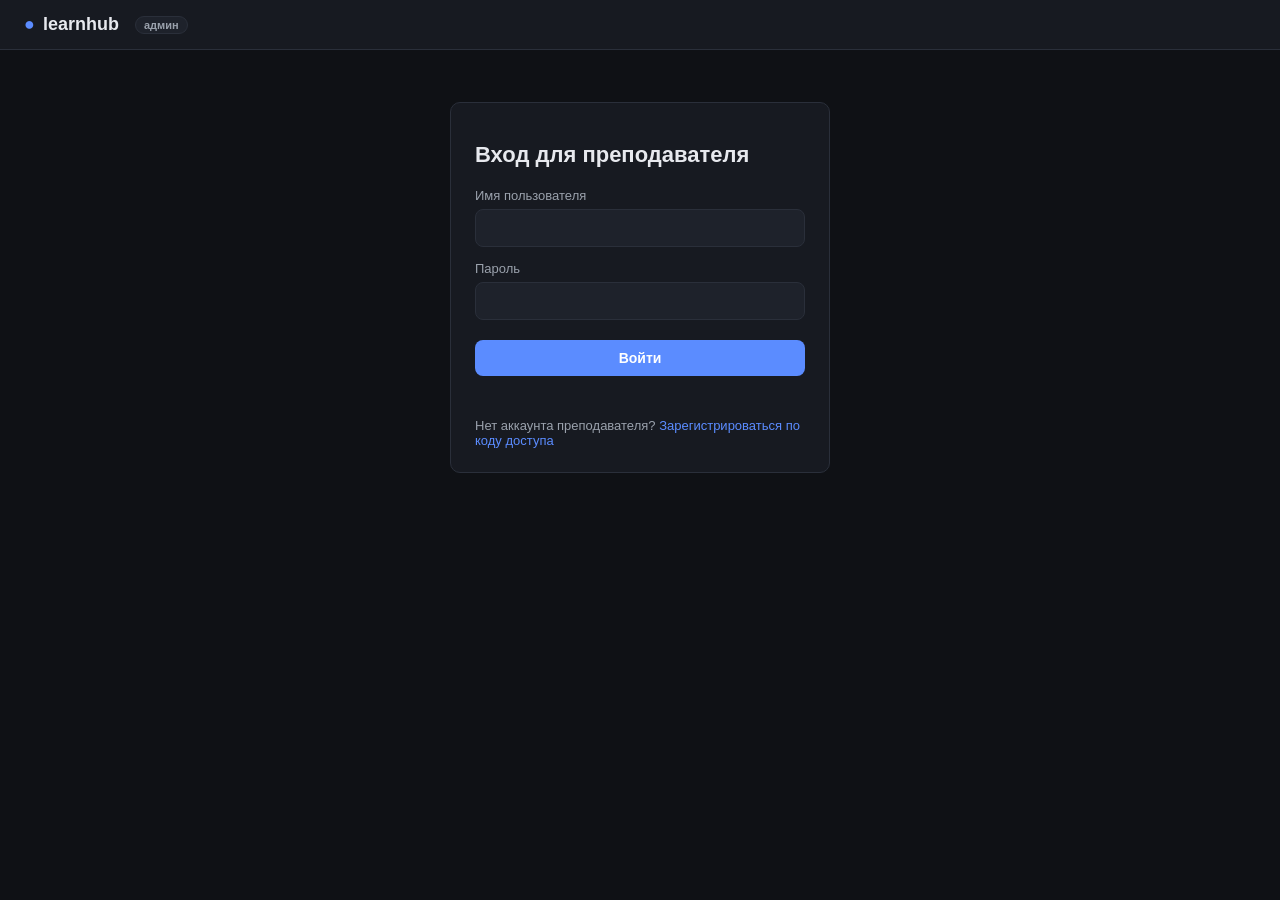
==== static/admin.html @ 35ded24b "update" ====
<!DOCTYPE html>
<html lang="ru">
<head>
<meta charset="UTF-8" />
<meta name="viewport" content="width=device-width, initial-scale=1" />
<title>Админка — learnhub</title>
<link rel="stylesheet" href="/static/css/style.css" />
</head>
<body>
  <div class="topbar">
    <div class="brand"><span class="dot">●</span> learnhub <span class="badge">админ</span></div>
    <nav>
      <a href="#" id="logoutLink" class="hidden">Выйти</a>
    </nav>
  </div>

  <div class="container">

    <!-- Блок входа/регистрации админа -->
    <div id="authSection" class="card form-page" style="margin-top:20px;">
      <div id="loginBlock">
        <h1>Вход для преподавателя</h1>
        <label>Имя пользователя</label>
        <input type="text" id="loginName" />
        <label>Пароль</label>
        <input type="password" id="loginPassword" />
        <button id="loginBtn" style="margin-top:20px;width:100%;">Войти</button>
        <div class="error-msg" id="loginError"></div>
        <div class="hint">
          Нет аккаунта преподавателя?
          <a href="#" id="showSignupLink">Зарегистрироваться по коду доступа</a>
        </div>
      </div>

      <div id="signupBlock" class="hidden">
        <h1>Регистрация преподавателя</h1>
        <label>Имя</label>
        <input type="text" id="suName" />
        <label>Фамилия</label>
        <input type="text" id="suSurname" />
        <label>Пароль</label>
        <input type="password" id="suPassword" />
        <label>Код доступа администратора</label>
        <input type="text" id="suAdminCode" />
        <button id="signupBtn" style="margin-top:20px;width:100%;">Зарегистрироваться</button>
        <div class="error-msg" id="signupError"></div>
        <div class="hint"><a href="#" id="showLoginLink">Назад ко входу</a></div>
      </div>
    </div>

    <!-- Блок управления заданиями (показывается после входа) -->
    <div id="adminPanel" class="hidden">
      <div class="card" style="margin-bottom:24px;">
        <h2 style="margin-top:0;">Добавить задание</h2>
        <label>Название задания</label>
        <input type="text" id="taskName" placeholder="Например: Обработка массива" />

        <label>Номер задания ЕГЭ (1–27)</label>
        <input type="text" id="taskNumber" placeholder="Например: 15" />

        <label>Сложность</label>
        <select id="taskDiff">
          <option value="easy">Лёгкая</option>
          <option value="medium">Средняя</option>
          <option value="hard">Сложная</option>
        </select>

        <label>Условие задачи (HTML)</label>
        <textarea id="taskText" rows="8" placeholder="<p>Условие задачи в формате HTML...</p>"></textarea>
        <div class="hint" style="margin-top:6px;">
          Поддерживается HTML-разметка (параграфы, списки, code-блоки, изображения по ссылке).
          Предпросмотр — справа.
        </div>

        <label>Правильный ответ</label>
        <input type="text" id="taskAnswer" placeholder="Ожидаемый ответ ученика" />

        <label>Описание / пояснение к решению (для справки, ученику не показывается напрямую)</label>
        <textarea id="taskDescription" rows="4"></textarea>

        <div style="display:flex; gap:20px; margin-top:20px;">
          <div style="flex:1;">
            <button id="submitTaskBtn" style="width:100%;">Добавить задание</button>
            <div class="error-msg" id="taskFormMsg"></div>
          </div>
        </div>
      </div>

      <div class="card">
        <h2 style="margin-top:0;">Предпросмотр условия</h2>
        <div class="task-statement" id="taskPreview">
          <em style="color:var(--text-dim)">Начните вводить условие — предпросмотр появится здесь.</em>
        </div>
      </div>

      <div class="card" style="margin-top:24px;">
        <h2 style="margin-top:0;">Просмотр случайного задания по номеру</h2>
        <p class="hint" style="margin-top:-6px;">
          Отдельного эндпоинта со списком всех заданий в текущем бэкенде нет —
          можно посмотреть одно случайное задание для заданного номера, чтобы проверить, что оно сохранилось.
        </p>
        <div style="display:flex; gap:8px;">
          <input type="text" id="peekNumber" placeholder="Номер, например 15" style="max-width:160px;" />
          <button class="secondary" id="peekBtn">Показать</button>
        </div>
        <div id="peekResult" style="margin-top:16px;"></div>
      </div>
    </div>
  </div>

  <script src="/static/js/common.js"></script>
  <script src="/static/js/admin.js"></script>
</body>
</html>
---- static/css/style.css ----
:root {
  --bg: #0f1115;
  --bg-panel: #171a21;
  --bg-panel-2: #1e222b;
  --border: #2a2f3a;
  --text: #e7e9ee;
  --text-dim: #9aa1ac;
  --accent: #5b8cff;
  --accent-dim: #3a5bd1;
  --green: #4caf7d;
  --red: #e5637a;
  --radius: 10px;
  font-family: -apple-system, BlinkMacSystemFont, "Segoe UI", Roboto, Helvetica, Arial, sans-serif;
}

* { box-sizing: border-box; }

body {
  margin: 0;
  background: var(--bg);
  color: var(--text);
  min-height: 100vh;
}

a { color: var(--accent); text-decoration: none; }
a:hover { text-decoration: underline; }

.topbar {
  display: flex;
  align-items: center;
  justify-content: space-between;
  padding: 14px 24px;
  border-bottom: 1px solid var(--border);
  background: var(--bg-panel);
}

.topbar .brand {
  font-weight: 700;
  font-size: 18px;
  color: var(--text);
  display: flex;
  align-items: center;
  gap: 8px;
}

.topbar .brand .dot { color: var(--accent); }

.topbar nav { display: flex; gap: 18px; align-items: center; }

.container {
  max-width: 960px;
  margin: 0 auto;
  padding: 32px 20px;
}

.card {
  background: var(--bg-panel);
  border: 1px solid var(--border);
  border-radius: var(--radius);
  padding: 24px;
}

.form-page {
  max-width: 380px;
  margin: 60px auto;
}

.form-page h1 {
  font-size: 22px;
  margin-bottom: 20px;
}

label {
  display: block;
  font-size: 13px;
  color: var(--text-dim);
  margin: 14px 0 6px;
}

input[type="text"], input[type="password"], textarea, select {
  width: 100%;
  padding: 10px 12px;
  background: var(--bg-panel-2);
  border: 1px solid var(--border);
  border-radius: 8px;
  color: var(--text);
  font-size: 14px;
  font-family: inherit;
}

textarea { resize: vertical; }

button, .btn {
  cursor: pointer;
  border: none;
  border-radius: 8px;
  padding: 10px 16px;
  font-size: 14px;
  font-weight: 600;
  background: var(--accent);
  color: white;
  transition: background 0.15s;
}

button:hover, .btn:hover { background: var(--accent-dim); text-decoration: none; }

button.secondary { background: var(--bg-panel-2); border: 1px solid var(--border); color: var(--text); }
button.secondary:hover { background: #262b36; }

button.danger { background: var(--red); }

.error-msg {
  color: var(--red);
  font-size: 13px;
  margin-top: 10px;
  min-height: 16px;
}

.hint {
  color: var(--text-dim);
  font-size: 13px;
  margin-top: 16px;
}

.task-grid {
  display: grid;
  grid-template-columns: repeat(auto-fill, minmax(140px, 1fr));
  gap: 14px;
  margin-top: 20px;
}

.task-tile {
  aspect-ratio: 1;
  background: var(--bg-panel);
  border: 1px solid var(--border);
  border-radius: var(--radius);
  display: flex;
  align-items: center;
  justify-content: center;
  font-size: 28px;
  font-weight: 700;
  color: var(--text-dim);
  cursor: pointer;
  transition: border-color 0.15s, color 0.15s;
}

.task-tile:hover { border-color: var(--accent); color: var(--text); }

.task-tile.add-tile {
  color: var(--accent);
  border-style: dashed;
  font-size: 34px;
}

.section-title {
  font-size: 14px;
  text-transform: uppercase;
  letter-spacing: 0.06em;
  color: var(--text-dim);
  margin: 28px 0 4px;
}

/* Task workspace */
.workspace {
  display: grid;
  grid-template-columns: 1fr 1fr;
  gap: 0;
  height: calc(100vh - 57px);
}

.pane {
  overflow-y: auto;
  padding: 24px;
  border-right: 1px solid var(--border);
}

.pane:last-child { border-right: none; }

.task-statement {
  line-height: 1.6;
  font-size: 15px;
}
.task-statement img { max-width: 100%; }
.task-statement pre { background: var(--bg-panel-2); padding: 12px; border-radius: 8px; overflow-x: auto; }

.answer-row {
  display: flex;
  gap: 8px;
  margin-top: 20px;
  align-items: center;
}
.answer-row input { flex: 1; }

.code-editor {
  width: 100%;
  min-height: 220px;
  background: #0b0d11;
  color: #d8e0ee;
  font-family: "SFMono-Regular", Consolas, "Liberation Mono", Menlo, monospace;
  font-size: 13.5px;
  border: 1px solid var(--border);
  border-radius: 8px;
  padding: 14px;
  tab-size: 4;
  white-space: pre;
}

.run-row { display: flex; gap: 8px; margin-top: 10px; align-items: center; }

.console-output {
  margin-top: 10px;
  background: #0b0d11;
  border: 1px solid var(--border);
  border-radius: 8px;
  padding: 12px;
  font-family: "SFMono-Regular", Consolas, monospace;
  font-size: 13px;
  white-space: pre-wrap;
  min-height: 60px;
  max-height: 220px;
  overflow-y: auto;
  color: #b7c0cf;
}
.console-output.has-error { color: var(--red); }

.chat-box {
  margin-top: 24px;
  border-top: 1px solid var(--border);
  padding-top: 16px;
}

.chat-log {
  max-height: 260px;
  overflow-y: auto;
  margin-bottom: 10px;
  display: flex;
  flex-direction: column;
  gap: 10px;
}

.chat-msg {
  padding: 10px 12px;
  border-radius: 8px;
  font-size: 14px;
  line-height: 1.5;
  max-width: 90%;
}
.chat-msg.user { align-self: flex-end; background: var(--accent-dim); }
.chat-msg.ai { align-self: flex-start; background: var(--bg-panel-2); border: 1px solid var(--border); }
.chat-msg.system { align-self: center; color: var(--text-dim); font-size: 12px; }

.chat-input-row { display: flex; gap: 8px; }
.chat-input-row textarea { flex: 1; min-height: 44px; }

.badge {
  display: inline-block;
  font-size: 11px;
  padding: 2px 8px;
  border-radius: 20px;
  background: var(--bg-panel-2);
  border: 1px solid var(--border);
  color: var(--text-dim);
  margin-left: 8px;
}

table.admin-table { width: 100%; border-collapse: collapse; margin-top: 16px; }
table.admin-table th, table.admin-table td {
  text-align: left;
  padding: 10px 12px;
  border-bottom: 1px solid var(--border);
  font-size: 14px;
}
table.admin-table th { color: var(--text-dim); font-weight: 500; font-size: 12px; text-transform: uppercase; }

.modal-backdrop {
  position: fixed; inset: 0;
  background: rgba(0,0,0,0.6);
  display: flex; align-items: center; justify-content: center;
  z-index: 50;
}
.modal {
  background: var(--bg-panel);
  border: 1px solid var(--border);
  border-radius: var(--radius);
  padding: 24px;
  width: 560px;
  max-width: 92vw;
  max-height: 86vh;
  overflow-y: auto;
}
.modal h2 { margin-top: 0; }
.hidden { display: none !important; }

@media (max-width: 860px) {
  .workspace { grid-template-columns: 1fr; height: auto; }
  .pane { border-right: none; border-bottom: 1px solid var(--border); }
}
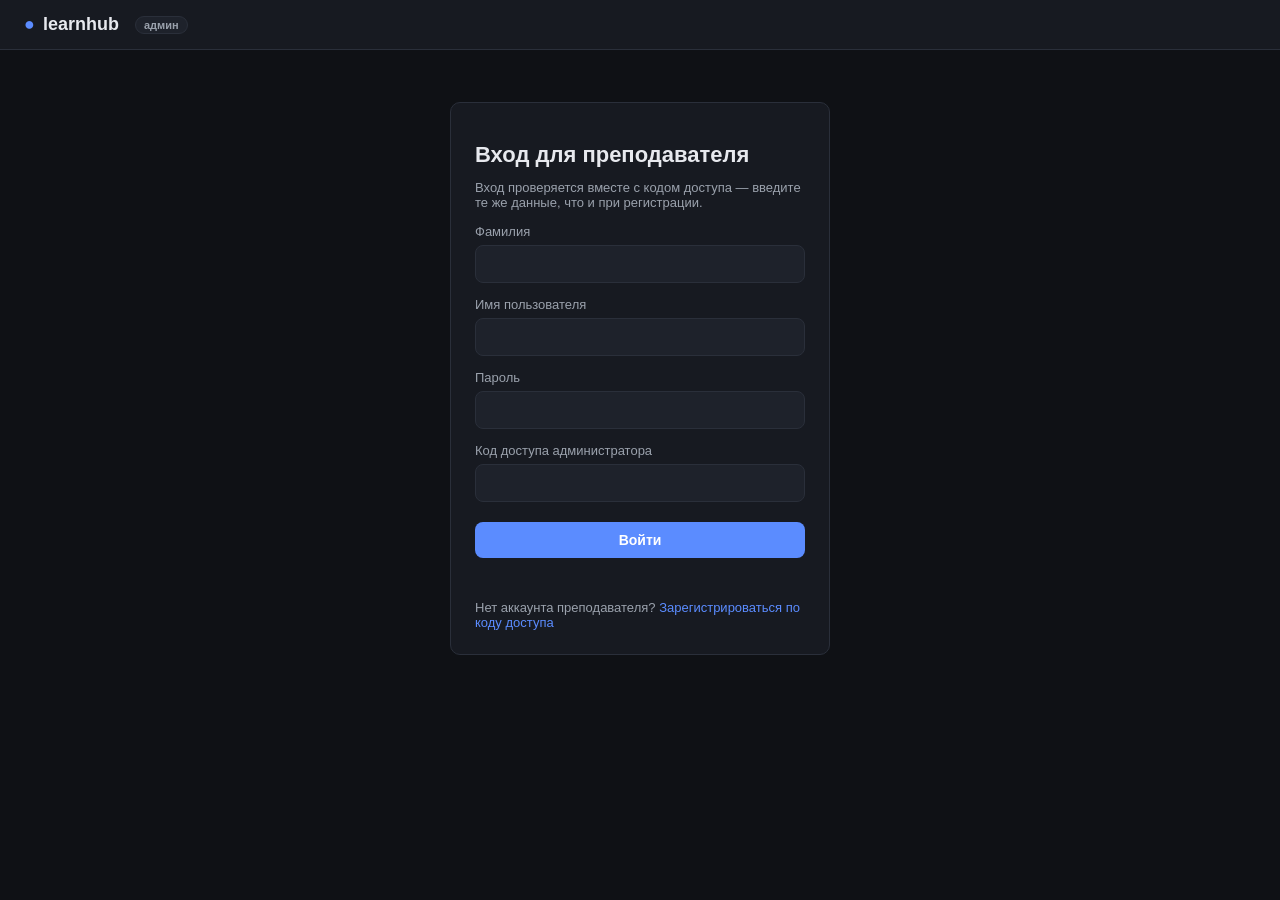
==== commit 38a510f9: "update" ====
--- a/static/admin.html
+++ b/static/admin.html
@@ -20,10 +20,17 @@
     <div id="authSection" class="card form-page" style="margin-top:20px;">
       <div id="loginBlock">
         <h1>Вход для преподавателя</h1>
+        <p class="hint" style="margin-top:-8px;">
+          Вход проверяется вместе с кодом доступа — введите те же данные, что и при регистрации.
+        </p>
+        <label>Фамилия</label>
+        <input type="text" id="loginSurname" />
         <label>Имя пользователя</label>
         <input type="text" id="loginName" />
         <label>Пароль</label>
         <input type="password" id="loginPassword" />
+        <label>Код доступа администратора</label>
+        <input type="text" id="loginAdminCode" />
         <button id="loginBtn" style="margin-top:20px;width:100%;">Войти</button>
         <div class="error-msg" id="loginError"></div>
         <div class="hint">
